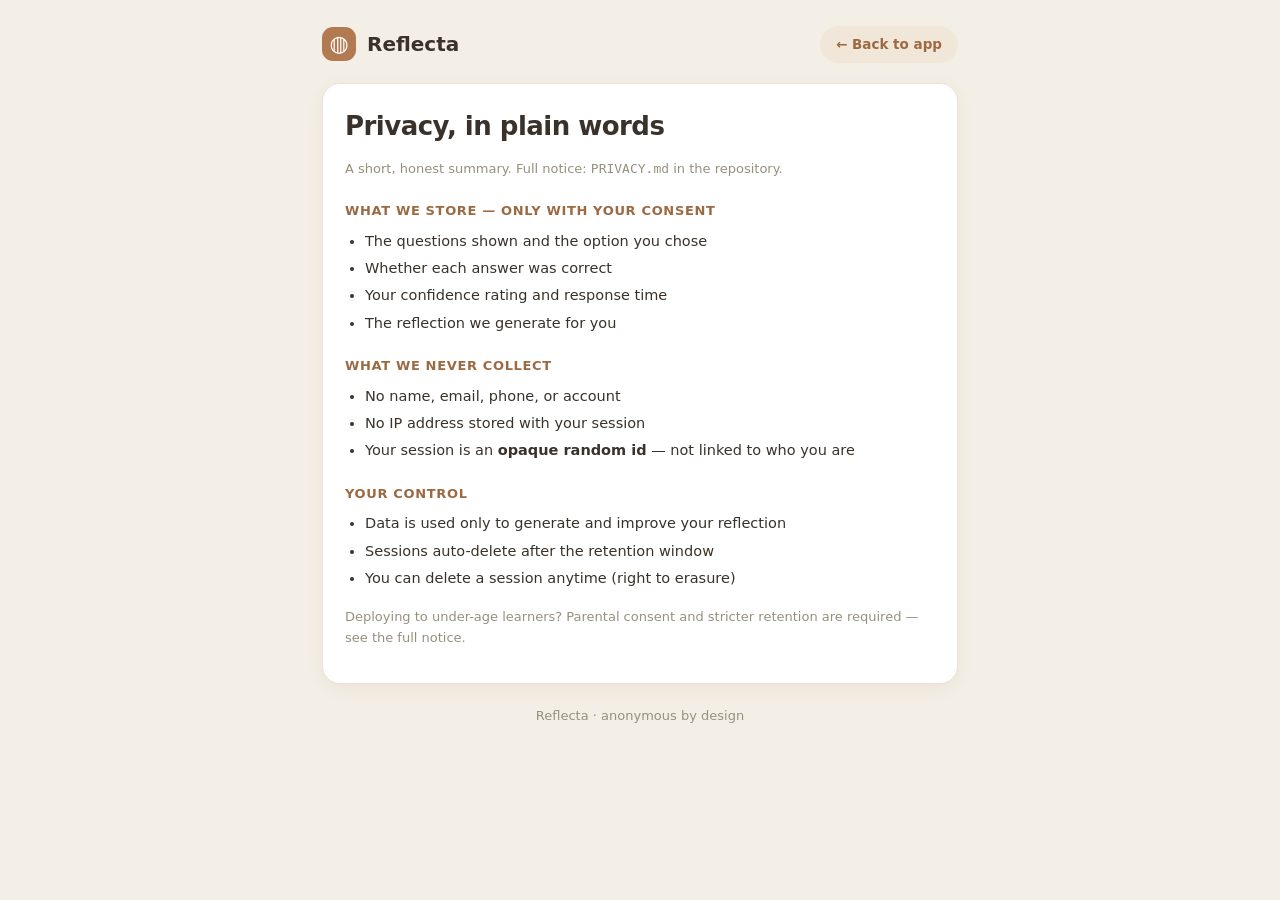
==== frontend/privacy.html @ 7a5998b0 "feat: Adding episteme style api databank" ====
<!DOCTYPE html>
<html lang="en">
<head>
  <meta charset="UTF-8" />
  <meta name="viewport" content="width=device-width, initial-scale=1.0" />
  <title>Reflecta — Privacy</title>
  <link rel="icon" href="favicon.svg" type="image/svg+xml" />
  <link rel="stylesheet" href="styles.css" />
  <style>
    /* standalone page: no sidebar, centered column */
    .page { max-width: 680px; margin: 0 auto; padding: 26px 22px 60px; }
    .p-head { display: flex; align-items: center; justify-content: space-between; margin-bottom: 20px; }
    .p-brand { display: flex; align-items: center; gap: 11px; font-weight: 800; font-size: 20px; }
    .back {
      display: inline-flex; align-items: center; gap: 7px; font-size: 13.5px; font-weight: 700;
      color: var(--brown-deep); background: var(--brown-soft); padding: 8px 16px;
      border-radius: 999px; text-decoration: none;
    }
    .back:hover { filter: brightness(0.97); }
    .p-card h1 { margin: 0 0 6px; font-size: 26px; letter-spacing: -0.02em; }
    .p-card h2 { font-size: 13px; text-transform: uppercase; letter-spacing: .05em; color: var(--brown-deep); margin: 22px 0 8px; }
    .p-card ul { margin: 0; padding-left: 20px; }
    .p-card li { margin: 5px 0; font-size: 14.5px; }
    .p-foot { text-align: center; color: var(--muted); font-size: 13px; margin-top: 22px; }
  </style>
</head>
<body>
  <div class="page">
    <div class="p-head">
      <span class="p-brand"><span class="brand-mark">◍</span> Reflecta</span>
      <a class="back" href="/">← Back to app</a>
    </div>

    <div class="card p-card">
      <h1>Privacy, in plain words</h1>
      <p class="muted">A short, honest summary. Full notice: <code>PRIVACY.md</code> in the repository.</p>

      <h2>What we store — only with your consent</h2>
      <ul>
        <li>The questions shown and the option you chose</li>
        <li>Whether each answer was correct</li>
        <li>Your confidence rating and response time</li>
        <li>The reflection we generate for you</li>
      </ul>

      <h2>What we never collect</h2>
      <ul>
        <li>No name, email, phone, or account</li>
        <li>No IP address stored with your session</li>
        <li>Your session is an <b>opaque random id</b> — not linked to who you are</li>
      </ul>

      <h2>Your control</h2>
      <ul>
        <li>Data is used only to generate and improve your reflection</li>
        <li>Sessions auto-delete after the retention window</li>
        <li>You can delete a session anytime (right to erasure)</li>
      </ul>

      <p class="muted" style="margin-top:18px">Deploying to under-age learners? Parental consent and
      stricter retention are required — see the full notice.</p>
    </div>

    <p class="p-foot">Reflecta · anonymous by design</p>
  </div>
</body>
</html>
---- frontend/styles.css ----
:root {
  /* warm cream + brown study-app palette */
  --bg: #f4efe6;          /* app background (warm cream) */
  --sidebar: #f9f5ee;     /* sidebar surface */
  --surface: #ffffff;     /* cards */
  --ink: #3a322a;         /* warm near-black */
  --muted: #97907f;
  --line: #ebe3d5;
  --line-soft: #f1ebdf;

  --brown: #b17a50;       /* primary */
  --brown-deep: #9c6a42;  /* hover / headings */
  --brown-soft: #f0e7d8;  /* tint (badges, active nav) */
  --amber: #e2a25c;
  --sage: #8faa78;

  --shadow: 0 4px 16px rgba(120, 95, 55, 0.08);
  --shadow-lg: 0 10px 30px rgba(120, 95, 55, 0.12);
  --radius: 18px;
}

* { box-sizing: border-box; }
html, body { margin: 0; padding: 0; }
body {
  font-family: "Segoe UI", -apple-system, BlinkMacSystemFont, Inter, system-ui, sans-serif;
  background: var(--bg);
  color: var(--ink);
  line-height: 1.55;
  -webkit-font-smoothing: antialiased;
}

.app { display: flex; min-height: 100vh; }

/* ───────────── sidebar ───────────── */
.sidebar {
  width: 232px; flex-shrink: 0; background: var(--sidebar);
  border-right: 1px solid var(--line); padding: 22px 16px;
  display: flex; flex-direction: column; position: sticky; top: 0; height: 100vh;
}
.brand { display: flex; align-items: center; gap: 11px; padding: 4px 8px 22px; }
.brand-mark {
  font-size: 22px; width: 34px; height: 34px; border-radius: 11px;
  background: var(--brown); color: #fff; display: grid; place-items: center;
}
.brand-name { font-size: 21px; font-weight: 800; letter-spacing: -0.02em; }

.nav { display: flex; flex-direction: column; gap: 3px; flex: 1; }
.nav-item {
  display: flex; align-items: center; gap: 12px; padding: 11px 12px; border-radius: 12px;
  color: #6f685b; font-size: 14.5px; font-weight: 600; cursor: pointer; text-decoration: none;
  transition: background .12s, color .12s;
}
.nav-item .ni, svg.ni { width: 19px; height: 19px; flex-shrink: 0; }
.nav-item:hover { background: var(--line-soft); color: var(--ink); }
.nav-item.active { background: var(--brown-soft); color: var(--brown-deep); }
.nav-sep { height: 1px; background: var(--line); margin: 12px 6px; }

.side-user {
  display: flex; align-items: center; gap: 10px; padding: 10px 8px 2px;
  border-top: 1px solid var(--line); margin-top: 10px;
}
.side-user .avatar {
  width: 34px; height: 34px; border-radius: 50%; background: var(--brown-soft);
  display: grid; place-items: center; color: var(--brown-deep);
}
.su-meta { display: flex; flex-direction: column; line-height: 1.2; }
.su-meta b { font-size: 13.5px; }
.su-meta small { font-size: 11.5px; color: var(--muted); }

/* ───────────── main ───────────── */
.main { flex: 1; min-width: 0; }
/* centered frame so very wide screens don't left-hug the content */
.frame { max-width: 920px; margin: 0 auto; }
.page-head { padding: 26px 34px 8px; }
.page-head h1 { margin: 0; font-size: 22px; font-weight: 800; letter-spacing: -0.01em; }
.content { padding: 12px 34px 60px; }
.screen { animation: fade .3s ease; }
.hidden { display: none !important; }
@keyframes fade { from { opacity: 0; transform: translateY(6px);} to { opacity: 1; transform: none;} }

.card {
  background: var(--surface); border: 1px solid var(--line);
  border-radius: var(--radius); padding: 22px; box-shadow: var(--shadow); margin-bottom: 16px;
}
.muted { color: var(--muted); font-size: 13px; }
.center { display: block; margin: 4px auto 0; }

/* ── welcome / landing ── */
.welcome-hero { text-align: center; padding: 44px 30px 40px; background: linear-gradient(180deg,#fffdf9,#fbf6ec); }
.w-badge { display: inline-block; font-size: 12px; font-weight: 700; color: var(--brown-deep); background: var(--brown-soft); padding: 5px 14px; border-radius: 999px; margin-bottom: 16px; }
.welcome-hero h2 { margin: 0 0 14px; font-size: clamp(28px, 4.5vw, 40px); line-height: 1.15; letter-spacing: -0.025em; }
.w-accent { color: var(--brown); }
.welcome-hero p { max-width: 560px; margin: 0 auto; color: var(--muted); font-size: 15.5px; }
.welcome-hero em { color: var(--ink); font-style: normal; font-weight: 700; }
.w-cta { width: auto; padding: 13px 30px; margin-top: 22px; display: inline-flex; align-items: center; gap: 10px; }
.bi { width: 18px; height: 18px; }

.features { grid-template-columns: repeat(auto-fit, minmax(220px, 1fr)); }
.feature { text-align: left; }
.f-icon {
  display: grid; place-items: center; width: 44px; height: 44px; border-radius: 13px;
  background: var(--brown-soft); color: var(--brown-deep); margin-bottom: 12px;
}
.f-icon svg { width: 22px; height: 22px; }
.feature h3 { margin: 0 0 7px; font-size: 15.5px; text-transform: none; letter-spacing: 0; color: var(--ink); font-weight: 700; }
.feature p { margin: 0; color: var(--muted); font-size: 13.5px; }

.how h3 { margin-bottom: 16px; }
.steps { list-style: none; padding: 0; margin: 0; display: flex; flex-direction: column; gap: 14px; }
.steps li { display: flex; gap: 14px; align-items: flex-start; }
.step-n {
  flex-shrink: 0; width: 28px; height: 28px; border-radius: 9px; background: var(--brown);
  color: #fff; font-weight: 800; font-size: 13.5px; display: grid; place-items: center;
}
.steps b { font-size: 14.5px; }
.steps small { display: block; color: var(--muted); font-size: 13px; margin-top: 1px; }
.w-privacy { display: flex; align-items: center; gap: 8px; margin: 18px 0 0; color: var(--muted); font-size: 13px; }
.pi { width: 15px; height: 15px; flex-shrink: 0; color: var(--brown-deep); }
.form-title { margin: 0 0 14px; font-size: 19px; }

/* form */
.field-label { display: block; font-size: 13px; font-weight: 700; color: #6f685b; margin: 6px 0 7px; }
input[type=text], select {
  width: 100%; padding: 12px 14px; border-radius: 12px; border: 1px solid var(--line);
  background: #fdfbf7; color: var(--ink); font-size: 15px; font-family: inherit;
}
input[type=text]:focus, select:focus { outline: 2px solid var(--brown); border-color: transparent; }

.seg { display: inline-flex; gap: 6px; background: var(--brown-soft); padding: 5px; border-radius: 12px; }
.seg-opt {
  border: none; background: transparent; padding: 8px 18px; border-radius: 9px; cursor: pointer;
  font-family: inherit; font-size: 14px; font-weight: 700; color: #7c7362;
}
.seg-opt.active { background: var(--surface); color: var(--brown-deep); box-shadow: var(--shadow); }

.consent { display: flex; gap: 9px; align-items: flex-start; margin: 16px 0 4px; font-size: 12.5px; color: var(--muted); line-height: 1.45; cursor: pointer; }
.consent input { margin-top: 2px; accent-color: var(--brown); flex-shrink: 0; }
.consent a { color: var(--brown-deep); }

/* buttons */
.btn {
  padding: 12px 24px; border: none; border-radius: 12px; cursor: pointer;
  font-size: 15px; font-weight: 700; font-family: inherit; transition: filter .12s, transform .12s;
}
.btn-primary { background: var(--brown); color: #fff; margin-top: 14px; width: 100%; }
.btn-primary:hover:not(:disabled) { filter: brightness(1.05); transform: translateY(-1px); }
.btn-primary:disabled { opacity: .45; cursor: not-allowed; }

/* quiz */
.quiz-top { display: flex; align-items: center; justify-content: space-between; margin-bottom: 12px; }
.chip { font-size: 12px; font-weight: 700; color: var(--brown-deep); background: var(--brown-soft); padding: 4px 12px; border-radius: 999px; text-transform: capitalize; }
.progress { height: 8px; background: var(--line); border-radius: 6px; overflow: hidden; margin-bottom: 18px; }
.progress span { display: block; height: 100%; width: 0; background: var(--brown); border-radius: 6px; transition: width .3s ease; }
.quiz-card h2 { font-size: 20px; margin: 2px 0 20px; line-height: 1.4; }
.options { display: flex; flex-direction: column; gap: 10px; }
.option {
  text-align: left; padding: 14px 16px; border: 1.5px solid var(--line); background: #fdfbf7;
  border-radius: 12px; cursor: pointer; font-size: 15px; font-family: inherit; color: var(--ink);
  display: flex; gap: 12px; align-items: flex-start; transition: border-color .12s, background .12s;
}
.option:hover { border-color: var(--brown); }
.option.selected { border-color: var(--brown); background: var(--brown-soft); }
.option .letter {
  flex-shrink: 0; width: 26px; height: 26px; border-radius: 8px; background: var(--surface);
  border: 1px solid var(--line); display: grid; place-items: center; font-weight: 800; font-size: 13px; color: var(--brown-deep);
}
.option.selected .letter { background: var(--brown); color: #fff; border-color: var(--brown); }

.confidence { margin: 22px 0 4px; }
.confidence-head { display: flex; justify-content: space-between; font-size: 14px; font-weight: 600; margin-bottom: 8px; }
.conf-num { color: var(--brown-deep); font-weight: 700; }
input[type=range] { width: 100%; accent-color: var(--brown); }
.confidence-scale { display: flex; justify-content: space-between; font-size: 11px; color: var(--muted); margin-top: 2px; }

/* results */
.result-head { display: flex; align-items: center; gap: 18px; }
.score-badge {
  width: 82px; height: 82px; border-radius: 20px; background: var(--brown-soft); color: var(--brown-deep);
  display: grid; place-items: center; flex-shrink: 0;
}
.score-badge span { font-size: 26px; font-weight: 800; line-height: 1; }
.score-badge small { font-size: 11px; color: var(--brown); }
.result-title { margin: 0; }

.grid { display: grid; grid-template-columns: repeat(auto-fit, minmax(190px, 1fr)); gap: 16px; }
.card h3 { margin: 0 0 14px; font-size: 12.5px; text-transform: uppercase; letter-spacing: .05em; color: var(--muted); }
.big { font-size: 38px; font-weight: 800; letter-spacing: -0.02em; color: var(--ink); }

.readiness { text-align: center; }
.ring {
  width: 116px; height: 116px; border-radius: 50%; margin: 4px auto;
  display: grid; place-items: center; background: conic-gradient(var(--brown) 0deg, var(--line) 0deg);
  transition: background .8s ease;
}
.ring span { width: 88px; height: 88px; border-radius: 50%; background: var(--surface); display: grid; place-items: center; font-size: 24px; font-weight: 800; color: var(--brown-deep); }

.bars { display: flex; flex-direction: column; gap: 9px; }
.bar-row { display: flex; align-items: center; gap: 10px; font-size: 12px; }
.bar-row .lbl { width: 96px; color: var(--muted); flex-shrink: 0; }
.bar-track { flex: 1; height: 9px; border-radius: 6px; background: var(--line-soft); overflow: hidden; }
.bar-fill { height: 100%; border-radius: 6px; }

.gap-row { margin: 12px 0; }
.gap-head { display: flex; justify-content: space-between; font-size: 14px; margin-bottom: 6px; }
.gap-head .concept { font-weight: 700; text-transform: capitalize; }
.gap-track { height: 11px; border-radius: 7px; background: var(--line-soft); overflow: hidden; }
.gap-fill { height: 100%; border-radius: 7px; background: var(--amber); }

/* interpretation tags */
.tag { display: inline-block; font-size: 11.5px; font-weight: 700; padding: 3px 10px; border-radius: 999px; margin: 8px 0 2px; }
.tag-good { background: #e8f0e0; color: #5d7d47; }
.tag-mid { background: var(--brown-soft); color: var(--brown-deep); }
.tag-low { background: #f8e6d8; color: #b5673a; }

.erase { text-align: center; font-size: 12px; color: var(--muted); margin: 14px 0 0; }
.erase a { color: var(--brown-deep); cursor: pointer; text-decoration: underline; }

.reflection ul { list-style: none; padding: 0; margin: 0; }
.reflection li {
  padding: 14px 16px; margin: 10px 0; border-radius: 12px;
  background: var(--brown-soft); border-left: 3px solid var(--brown); font-size: 15px;
}

.review-item { padding: 12px 0; border-bottom: 1px solid var(--line-soft); font-size: 14px; }
.review-item:last-child { border-bottom: none; }
.review-item .r-stem { font-weight: 600; margin-bottom: 4px; }
.review-item .r-mark { font-weight: 800; margin-right: 6px; }
.review-item .ok { color: var(--sage); }
.review-item .no { color: var(--amber); }
.review-item .r-exp { color: var(--muted); margin-top: 3px; }

/* ── reports / monitoring ── */
.hi { width: 17px; height: 17px; vertical-align: -3px; margin-right: 6px; color: var(--brown-deep); }
.report-status { display: flex; gap: 20px; align-items: center; justify-content: space-between; flex-wrap: wrap; }
.rs-verdict { display: flex; align-items: center; gap: 9px; font-size: 19px; margin: 2px 0; text-transform: capitalize; }
.dot { width: 11px; height: 11px; border-radius: 50%; background: var(--muted); display: inline-block; }
.dot-good { background: var(--sage); }
.dot-mid { background: var(--amber); }
.dot-low { background: #cf6b4a; }
.rs-stats { display: flex; gap: 10px; flex-wrap: wrap; }
.rs-stat {
  background: var(--brown-soft); border-radius: 13px; padding: 10px 18px; text-align: center; min-width: 84px;
}
.rs-stat b { display: block; font-size: 19px; }
.rs-stat small { color: var(--brown-deep); font-size: 11.5px; font-weight: 600; }

.table-wrap { overflow-x: auto; margin-top: 6px; }
table { width: 100%; border-collapse: collapse; font-size: 13.5px; }
th { text-align: left; color: var(--muted); font-size: 12px; text-transform: uppercase; letter-spacing: .04em; padding: 8px 10px; border-bottom: 1px solid var(--line); }
td { padding: 10px; border-bottom: 1px solid var(--line-soft); }
tr:last-child td { border-bottom: none; }
.pill { display: inline-block; font-size: 11.5px; font-weight: 700; padding: 3px 11px; border-radius: 999px; text-transform: capitalize; }
.pill-fresh { background: #e8f0e0; color: #5d7d47; }
.pill-aging { background: #f8edd8; color: #a4763a; }
.pill-stale { background: #f8e2d8; color: #b5563a; }

.drift { margin-top: 12px; font-size: 14px; }
.metric-run { margin: 12px 0; }
.metric-run h4 { margin: 0 0 8px; font-size: 13.5px; text-transform: capitalize; }
.metric-chips { display: flex; gap: 8px; flex-wrap: wrap; }
.metric-chip {
  background: var(--line-soft); border-radius: 10px; padding: 7px 13px; font-size: 12.5px;
}
.metric-chip b { color: var(--brown-deep); }

/* responsive */
@media (max-width: 720px) {
  .sidebar { display: none; }
  .content, .page-head { padding-left: 18px; padding-right: 18px; }
}
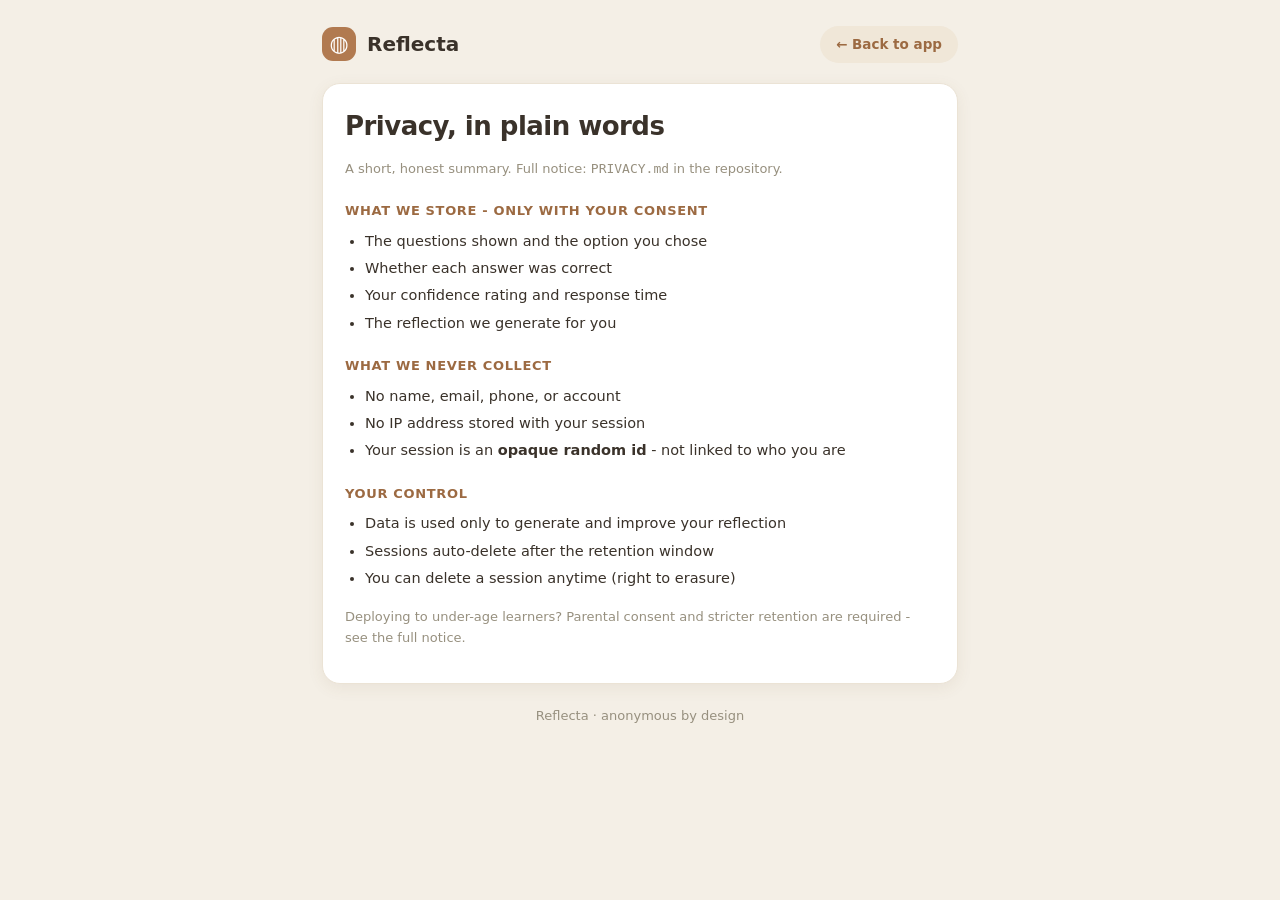
==== commit 07883659: "nav-ui-fixes-refleciton-page" ====
--- a/frontend/privacy.html
+++ b/frontend/privacy.html
@@ -3,7 +3,7 @@
 <head>
   <meta charset="UTF-8" />
   <meta name="viewport" content="width=device-width, initial-scale=1.0" />
-  <title>Reflecta — Privacy</title>
+  <title>Reflecta - Privacy</title>
   <link rel="icon" href="favicon.svg" type="image/svg+xml" />
   <link rel="stylesheet" href="styles.css" />
   <style>
@@ -35,7 +35,7 @@
       <h1>Privacy, in plain words</h1>
       <p class="muted">A short, honest summary. Full notice: <code>PRIVACY.md</code> in the repository.</p>
 
-      <h2>What we store — only with your consent</h2>
+      <h2>What we store - only with your consent</h2>
       <ul>
         <li>The questions shown and the option you chose</li>
         <li>Whether each answer was correct</li>
@@ -47,7 +47,7 @@
       <ul>
         <li>No name, email, phone, or account</li>
         <li>No IP address stored with your session</li>
-        <li>Your session is an <b>opaque random id</b> — not linked to who you are</li>
+        <li>Your session is an <b>opaque random id</b> - not linked to who you are</li>
       </ul>
 
       <h2>Your control</h2>
@@ -58,7 +58,7 @@
       </ul>
 
       <p class="muted" style="margin-top:18px">Deploying to under-age learners? Parental consent and
-      stricter retention are required — see the full notice.</p>
+      stricter retention are required - see the full notice.</p>
     </div>
 
     <p class="p-foot">Reflecta · anonymous by design</p>
--- a/frontend/styles.css
+++ b/frontend/styles.css
@@ -21,6 +21,7 @@
 
 * { box-sizing: border-box; }
 html, body { margin: 0; padding: 0; }
+html { scroll-behavior: smooth; }
 body {
   font-family: "Segoe UI", -apple-system, BlinkMacSystemFont, Inter, system-ui, sans-serif;
   background: var(--bg);
@@ -83,27 +84,252 @@
   border-radius: var(--radius); padding: 22px; box-shadow: var(--shadow); margin-bottom: 16px;
 }
 .muted { color: var(--muted); font-size: 13px; }
+.hint-note { margin: 6px 0 0; font-size: 12.5px; }
 .center { display: block; margin: 4px auto 0; }
 
-/* ── welcome / landing ── */
-.welcome-hero { text-align: center; padding: 44px 30px 40px; background: linear-gradient(180deg,#fffdf9,#fbf6ec); }
-.w-badge { display: inline-block; font-size: 12px; font-weight: 700; color: var(--brown-deep); background: var(--brown-soft); padding: 5px 14px; border-radius: 999px; margin-bottom: 16px; }
-.welcome-hero h2 { margin: 0 0 14px; font-size: clamp(28px, 4.5vw, 40px); line-height: 1.15; letter-spacing: -0.025em; }
-.w-accent { color: var(--brown); }
-.welcome-hero p { max-width: 560px; margin: 0 auto; color: var(--muted); font-size: 15.5px; }
-.welcome-hero em { color: var(--ink); font-style: normal; font-weight: 700; }
-.w-cta { width: auto; padding: 13px 30px; margin-top: 22px; display: inline-flex; align-items: center; gap: 10px; }
+/* ── on-page banner: shown when the API is unreachable from this origin ── */
+.origin-banner {
+  background: #fbeede; color: #7a4a1f; border-bottom: 1px solid #eccb96;
+  padding: 12px 24px; font-size: 13.5px; text-align: center; line-height: 1.5;
+}
+.origin-banner code {
+  background: rgba(0,0,0,0.06); padding: 1px 6px; border-radius: 5px; font-size: 12.5px;
+}
+
+/* ── true landing page (no sidebar) ── */
+/* full-width on large screens: sections use the available viewport, not a narrow
+   fixed column, while inner text (paragraphs, feature copy) keeps its own readable
+   max-width so a wide screen doesn't turn into a wall of unbroken text. */
+.landing { min-height: 100vh; display: flex; flex-direction: column; position: relative; overflow-x: hidden; }
+
+/* soft decorative depth - subtle, low-opacity blurred shapes behind the hero only */
+.landing::before, .landing::after {
+  content: ""; position: absolute; z-index: 0; border-radius: 50%; filter: blur(70px);
+  opacity: .35; pointer-events: none;
+}
+.landing::before { width: 420px; height: 420px; background: var(--amber); top: -160px; right: -100px; }
+.landing::after { width: 360px; height: 360px; background: var(--sage); top: 280px; left: -140px; opacity: .22; }
+
+.landing-top {
+  display: flex; align-items: center; justify-content: space-between;
+  padding: 22px 4vw; max-width: 1600px; margin: 0 auto; width: 100%;
+  position: relative; z-index: 1;
+}
+.landing-top .brand { padding: 0; }
+.landing-ghost { color: var(--muted); font-size: 14px; font-weight: 600; text-decoration: none; transition: color .15s; }
+.landing-ghost:hover { color: var(--brown-deep); }
+.landing-main { flex: 1; max-width: 1400px; margin: 0 auto; width: 100%; padding: 10px 4vw 40px; position: relative; z-index: 1; }
+.landing-foot {
+  text-align: center; padding: 24px; color: var(--muted); font-size: 13px;
+  border-top: 1px solid var(--line); position: relative; z-index: 1;
+}
+.landing-foot a { color: var(--brown-deep); text-decoration: none; }
+
+@media (min-width: 1100px) {
+  .landing .features { grid-template-columns: repeat(3, 1fr); }
+  .landing .how { padding: 32px 40px; }
+}
+
+/* hero (shared by landing) */
+/* ───────────── upgraded welcome-hero ───────────── */
+.welcome-hero {
+  position: relative;
+  text-align: center;
+  padding: 80px 32px 72px;
+  background: radial-gradient(100% 100% at 50% 0%, #ffffff 0%, #FAF6EE 55%, #F4ECE0 100%);
+  border-radius: 24px;
+  border: 1px solid rgba(177, 122, 80, 0.14);
+  box-shadow: 
+    0 1px 3px rgba(120, 95, 55, 0.02),
+    0 12px 36px rgba(120, 95, 55, 0.05),
+    inset 0 1px 0 #ffffff;
+  overflow: hidden;
+  margin-bottom: 36px;
+}
+
+/* Subtle, soft grid background mesh to add an editorial, technical aesthetic */
+.welcome-hero::before {
+  content: "";
+  position: absolute;
+  inset: 0;
+  background-image: 
+    linear-gradient(to right, rgba(177, 122, 80, 0.04) 1px, transparent 1px),
+    linear-gradient(to bottom, rgba(177, 122, 80, 0.04) 1px, transparent 1px);
+  background-size: 24px 24px;
+  mask-image: radial-gradient(circle at 50% 30%, black 50%, transparent 100%);
+  -webkit-mask-image: radial-gradient(circle at 50% 30%, black 50%, transparent 100%);
+  pointer-events: none;
+  z-index: 0;
+}
+
+.w-badge {
+  position: relative;
+  z-index: 1;
+  display: inline-flex;
+  align-items: center;
+  gap: 8px;
+  font-size: 11px;
+  font-weight: 700;
+  text-transform: uppercase;
+  letter-spacing: 0.06em;
+  color: var(--brown-deep);
+  background: rgba(240, 231, 216, 0.6);
+  backdrop-filter: blur(4px);
+  -webkit-backdrop-filter: blur(4px);
+  padding: 6px 14px 6px 12px;
+  border-radius: 999px;
+  margin-bottom: 22px;
+  border: 1px solid rgba(177, 122, 80, 0.16);
+  transition: transform 0.2s ease, border-color 0.2s ease;
+}
+.w-badge:hover {
+  transform: translateY(-1px);
+  border-color: rgba(177, 122, 80, 0.3);
+}
+.w-badge::before {
+  content: "";
+  width: 6px;
+  height: 6px;
+  border-radius: 50%;
+  background: var(--sage);
+  box-shadow: 0 0 0 4px rgba(143, 170, 120, 0.2);
+}
+
+.welcome-hero h1, 
+.welcome-hero h2 {
+  position: relative;
+  z-index: 1;
+  margin: 0 auto 18px;
+  max-width: 800px;
+  font-size: clamp(34px, 5.5vw, 50px);
+  line-height: 1.12;
+  letter-spacing: -0.03em;
+  font-weight: 800;
+  color: var(--ink);
+}
+
+.w-accent {
+  color: var(--brown);
+  background: linear-gradient(135deg, var(--brown-deep) 30%, var(--brown) 100%);
+  -webkit-background-clip: text;
+  -webkit-text-fill-color: transparent;
+  display: inline-block;
+}
+
+.welcome-hero p {
+  position: relative;
+  z-index: 1;
+  max-width: 620px;
+  margin: 0 auto;
+  color: #6a6152;
+  font-size: 16.5px;
+  line-height: 1.6;
+  font-weight: 450;
+  text-wrap: balance;
+}
+.welcome-hero em {
+  color: var(--ink);
+  font-style: normal;
+  font-weight: 700;
+  border-bottom: 2px solid rgba(177, 122, 80, 0.2);
+}
+
+.w-cta-row {
+  position: relative;
+  z-index: 1;
+  display: flex;
+  flex-direction: row;
+  flex-wrap: wrap;
+  align-items: center;
+  justify-content: center;
+  gap: 12px;
+  margin-top: 34px;
+}
+
+.w-cta-secondary {
+  display: inline-flex; align-items: center; gap: 9px;
+  padding: 15px 26px; border-radius: 14px; font-size: 15.5px; font-weight: 700;
+  color: var(--brown-deep); background: rgba(255,255,255,0.7);
+  border: 1px solid rgba(177, 122, 80, 0.18); text-decoration: none;
+  transition: background .18s ease, border-color .18s ease, transform .18s ease;
+}
+.w-cta-secondary:hover {
+  background: #ffffff; border-color: rgba(177, 122, 80, 0.32); transform: translateY(-1px);
+}
+.w-cta-secondary .bi { width: 17px; height: 17px; }
+
+/* .btn.w-cta (two classes, specificity 0,2,0) deliberately outranks .btn-primary's
+   `width: 100%` (0,1,0) regardless of declaration order in the file - relying on
+   cascade order alone here previously made this button silently stretch full-width
+   whenever .btn-primary was edited to appear later in the stylesheet. */
+.btn.w-cta {
+  width: auto;
+  padding: 15px 36px;
+  margin-top: 0;
+  display: inline-flex;
+  align-items: center;
+  gap: 10px;
+  font-size: 15.5px;
+  font-weight: 700;
+  border-radius: 14px;
+  border: 1px solid rgba(177, 122, 80, 0.15);
+  color: #ffffff;
+  background: linear-gradient(135deg, var(--brown) 0%, var(--brown-deep) 100%);
+  box-shadow: 
+    0 1px 2px rgba(0, 0, 0, 0.05),
+    0 10px 24px rgba(177, 122, 80, 0.25),
+    0 2px 6px rgba(177, 122, 80, 0.12);
+  transition: all 0.2s cubic-bezier(0.16, 1, 0.3, 1);
+}
+.w-cta:hover:not(:disabled) {
+  transform: translateY(-2px);
+  box-shadow: 
+    0 1px 2px rgba(0, 0, 0, 0.05),
+    0 16px 32px rgba(177, 122, 80, 0.32),
+    0 4px 10px rgba(177, 122, 80, 0.15);
+}
+.w-cta:active:not(:disabled) {
+  transform: translateY(0);
+  box-shadow: 
+    0 1px 2px rgba(0, 0, 0, 0.05),
+    0 8px 16px rgba(177, 122, 80, 0.18);
+}
+.w-cta .bi {
+  transition: transform 0.2s ease;
+}
+.w-cta:hover .bi {
+  transform: translateX(4px);
+}
+
+.w-cta-note {
+  position: relative; z-index: 1;
+  display: flex;
+  align-items: center;
+  justify-content: center;
+  gap: 6px;
+  font-size: 12.5px;
+  color: var(--muted);
+  font-weight: 500;
+  margin-top: 16px;
+}
 .bi { width: 18px; height: 18px; }
+.brand-btn { border: none; background: transparent; cursor: pointer; font-family: inherit; }
 
 .features { grid-template-columns: repeat(auto-fit, minmax(220px, 1fr)); }
-.feature { text-align: left; }
+.feature {
+  text-align: left; transition: transform .18s ease, box-shadow .18s ease, border-color .18s ease;
+  border: 1px solid var(--line);
+}
+.feature:hover { transform: translateY(-4px); box-shadow: var(--shadow-lg); border-color: #e6d9c2; }
 .f-icon {
-  display: grid; place-items: center; width: 44px; height: 44px; border-radius: 13px;
-  background: var(--brown-soft); color: var(--brown-deep); margin-bottom: 12px;
-}
+  display: grid; place-items: center; width: 46px; height: 46px; border-radius: 13px;
+  background: var(--brown-soft); color: var(--brown-deep); margin-bottom: 14px;
+  transition: background .18s ease, color .18s ease;
+}
+.feature:hover .f-icon { background: var(--brown); color: #fff; }
 .f-icon svg { width: 22px; height: 22px; }
-.feature h3 { margin: 0 0 7px; font-size: 15.5px; text-transform: none; letter-spacing: 0; color: var(--ink); font-weight: 700; }
-.feature p { margin: 0; color: var(--muted); font-size: 13.5px; }
+.feature h3 { margin: 0 0 8px; font-size: 16px; text-transform: none; letter-spacing: 0; color: var(--ink); font-weight: 700; }
+.feature p { margin: 0; color: var(--muted); font-size: 13.5px; line-height: 1.55; }
 
 .how h3 { margin-bottom: 16px; }
 .steps { list-style: none; padding: 0; margin: 0; display: flex; flex-direction: column; gap: 14px; }
@@ -117,6 +343,12 @@
 .w-privacy { display: flex; align-items: center; gap: 8px; margin: 18px 0 0; color: var(--muted); font-size: 13px; }
 .pi { width: 15px; height: 15px; flex-shrink: 0; color: var(--brown-deep); }
 .form-title { margin: 0 0 14px; font-size: 19px; }
+
+/* in-app privacy screen */
+.p-subhead { font-size: 12.5px; text-transform: uppercase; letter-spacing: .05em; color: var(--brown-deep); margin: 20px 0 8px; }
+.p-list { margin: 0; padding-left: 20px; }
+.p-list li { margin: 5px 0; font-size: 14.5px; color: var(--ink); }
+.p-list code, .content code { background: var(--line-soft); padding: 1px 6px; border-radius: 5px; font-size: 12.5px; }
 
 /* form */
 .field-label { display: block; font-size: 13px; font-weight: 700; color: #6f685b; margin: 6px 0 7px; }
@@ -182,6 +414,20 @@
 .score-badge small { font-size: 11px; color: var(--brown); }
 .result-title { margin: 0; }
 
+.growth { margin-top: 14px; }
+.growth-track {
+  display: flex; align-items: flex-end; gap: 8px; height: 64px; margin-top: 10px;
+}
+.growth-bar {
+  flex: 1; background: var(--brown-soft); border-radius: 6px 6px 2px 2px;
+  min-height: 4px; position: relative; transition: background .15s;
+}
+.growth-bar.current { background: var(--brown); }
+.growth-bar span {
+  position: absolute; top: -18px; left: 50%; transform: translateX(-50%);
+  font-size: 10.5px; color: var(--muted); white-space: nowrap;
+}
+
 .grid { display: grid; grid-template-columns: repeat(auto-fit, minmax(190px, 1fr)); gap: 16px; }
 .card h3 { margin: 0 0 14px; font-size: 12.5px; text-transform: uppercase; letter-spacing: .05em; color: var(--muted); }
 .big { font-size: 38px; font-weight: 800; letter-spacing: -0.02em; color: var(--ink); }
@@ -198,13 +444,16 @@
 .bar-row { display: flex; align-items: center; gap: 10px; font-size: 12px; }
 .bar-row .lbl { width: 96px; color: var(--muted); flex-shrink: 0; }
 .bar-track { flex: 1; height: 9px; border-radius: 6px; background: var(--line-soft); overflow: hidden; }
-.bar-fill { height: 100%; border-radius: 6px; }
+/* .bar-fill/.gap-fill are <span>s (inline by default) sized via an inline `width:%`
+   style set in JS - width has no effect on inline elements, so without `display: block`
+   here the fill silently collapses to a hairline regardless of the JS-computed percent. */
+.bar-fill { display: block; height: 100%; border-radius: 6px; min-width: 3px; transition: width .4s ease; }
 
 .gap-row { margin: 12px 0; }
 .gap-head { display: flex; justify-content: space-between; font-size: 14px; margin-bottom: 6px; }
 .gap-head .concept { font-weight: 700; text-transform: capitalize; }
 .gap-track { height: 11px; border-radius: 7px; background: var(--line-soft); overflow: hidden; }
-.gap-fill { height: 100%; border-radius: 7px; background: var(--amber); }
+.gap-fill { display: block; height: 100%; border-radius: 7px; background: var(--amber); min-width: 3px; transition: width .4s ease; }
 
 /* interpretation tags */
 .tag { display: inline-block; font-size: 11.5px; font-weight: 700; padding: 3px 10px; border-radius: 999px; margin: 8px 0 2px; }
@@ -268,3 +517,22 @@
   .sidebar { display: none; }
   .content, .page-head { padding-left: 18px; padding-right: 18px; }
 }
+
+@media (max-width: 640px) {
+  .landing-top { padding: 16px 20px; }
+  .landing-main { padding: 4px 16px 32px; }
+  .welcome-hero { padding: 40px 20px 34px; border-radius: 16px; }
+  .welcome-hero p { font-size: 14.5px; }
+  .btn.w-cta { width: 100%; justify-content: center; padding: 15px 20px; }
+  .w-cta-row { width: 100%; flex-direction: column; }
+  .w-cta-secondary { width: 100%; justify-content: center; }
+  .how { padding: 20px !important; }
+  .landing::before, .landing::after { display: none; } /* avoid overflow/clutter on small viewports */
+}
+
+/* custom scrollbar - thin, palette-matched track/thumb, works in Chromium/WebKit and Firefox */
+* { scrollbar-width: thin; scrollbar-color: var(--brown-soft) transparent; }
+::-webkit-scrollbar { width: 10px; height: 10px; }
+::-webkit-scrollbar-track { background: transparent; }
+::-webkit-scrollbar-thumb { background: var(--brown-soft); border-radius: 999px; border: 2px solid var(--bg); }
+::-webkit-scrollbar-thumb:hover { background: var(--brown); }
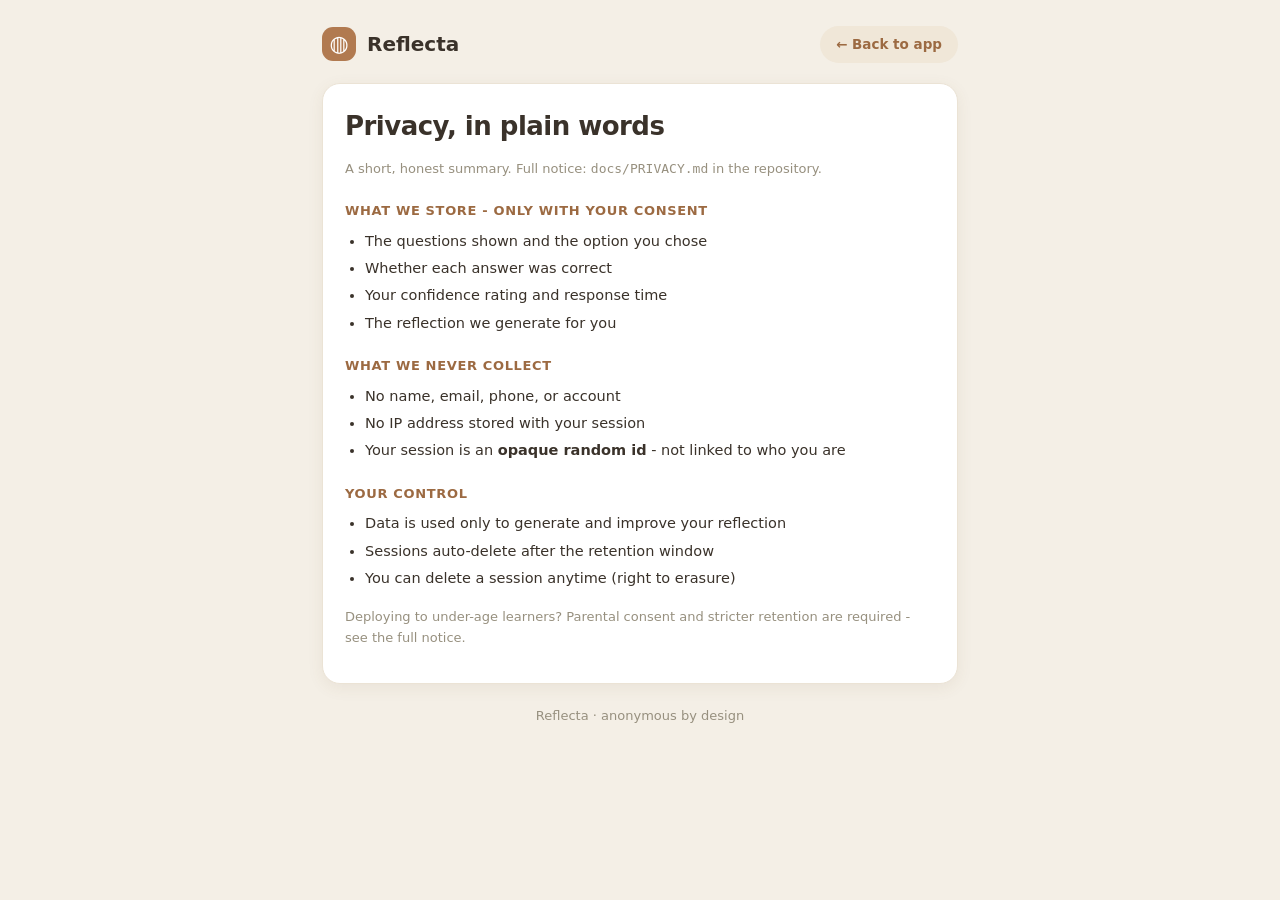
==== commit d035c218: "new-persistant-layers-dir-restructure-readme-update" ====
--- a/frontend/privacy.html
+++ b/frontend/privacy.html
@@ -33,7 +33,7 @@
 
     <div class="card p-card">
       <h1>Privacy, in plain words</h1>
-      <p class="muted">A short, honest summary. Full notice: <code>PRIVACY.md</code> in the repository.</p>
+      <p class="muted">A short, honest summary. Full notice: <code>docs/PRIVACY.md</code> in the repository.</p>
 
       <h2>What we store - only with your consent</h2>
       <ul>
--- a/frontend/styles.css
+++ b/frontend/styles.css
@@ -414,6 +414,21 @@
 .score-badge small { font-size: 11px; color: var(--brown); }
 .result-title { margin: 0; }
 
+/* past-reflections history list (client-side only, see localStorage in app.js) */
+.history-card { margin-top: 14px; }
+.history-list { display: flex; flex-direction: column; gap: 8px; margin-top: 10px; }
+.history-item {
+  display: flex; align-items: center; justify-content: space-between; gap: 12px;
+  padding: 12px 14px; border-radius: 12px; border: 1px solid var(--line);
+  background: var(--surface); cursor: pointer; text-align: left; width: 100%;
+  font-family: inherit; transition: border-color .15s, background .15s;
+}
+.history-item:hover { border-color: var(--brown); background: var(--brown-soft); }
+.history-item.active { border-color: var(--brown-deep); background: var(--brown-soft); }
+.history-item .hi-goal { font-weight: 700; font-size: 14px; text-transform: capitalize; }
+.history-item .hi-date { font-size: 12px; color: var(--muted); margin-top: 2px; }
+.history-item .hi-score { font-weight: 800; font-size: 16px; color: var(--brown-deep); flex-shrink: 0; }
+
 .growth { margin-top: 14px; }
 .growth-track {
   display: flex; align-items: flex-end; gap: 8px; height: 64px; margin-top: 10px;
